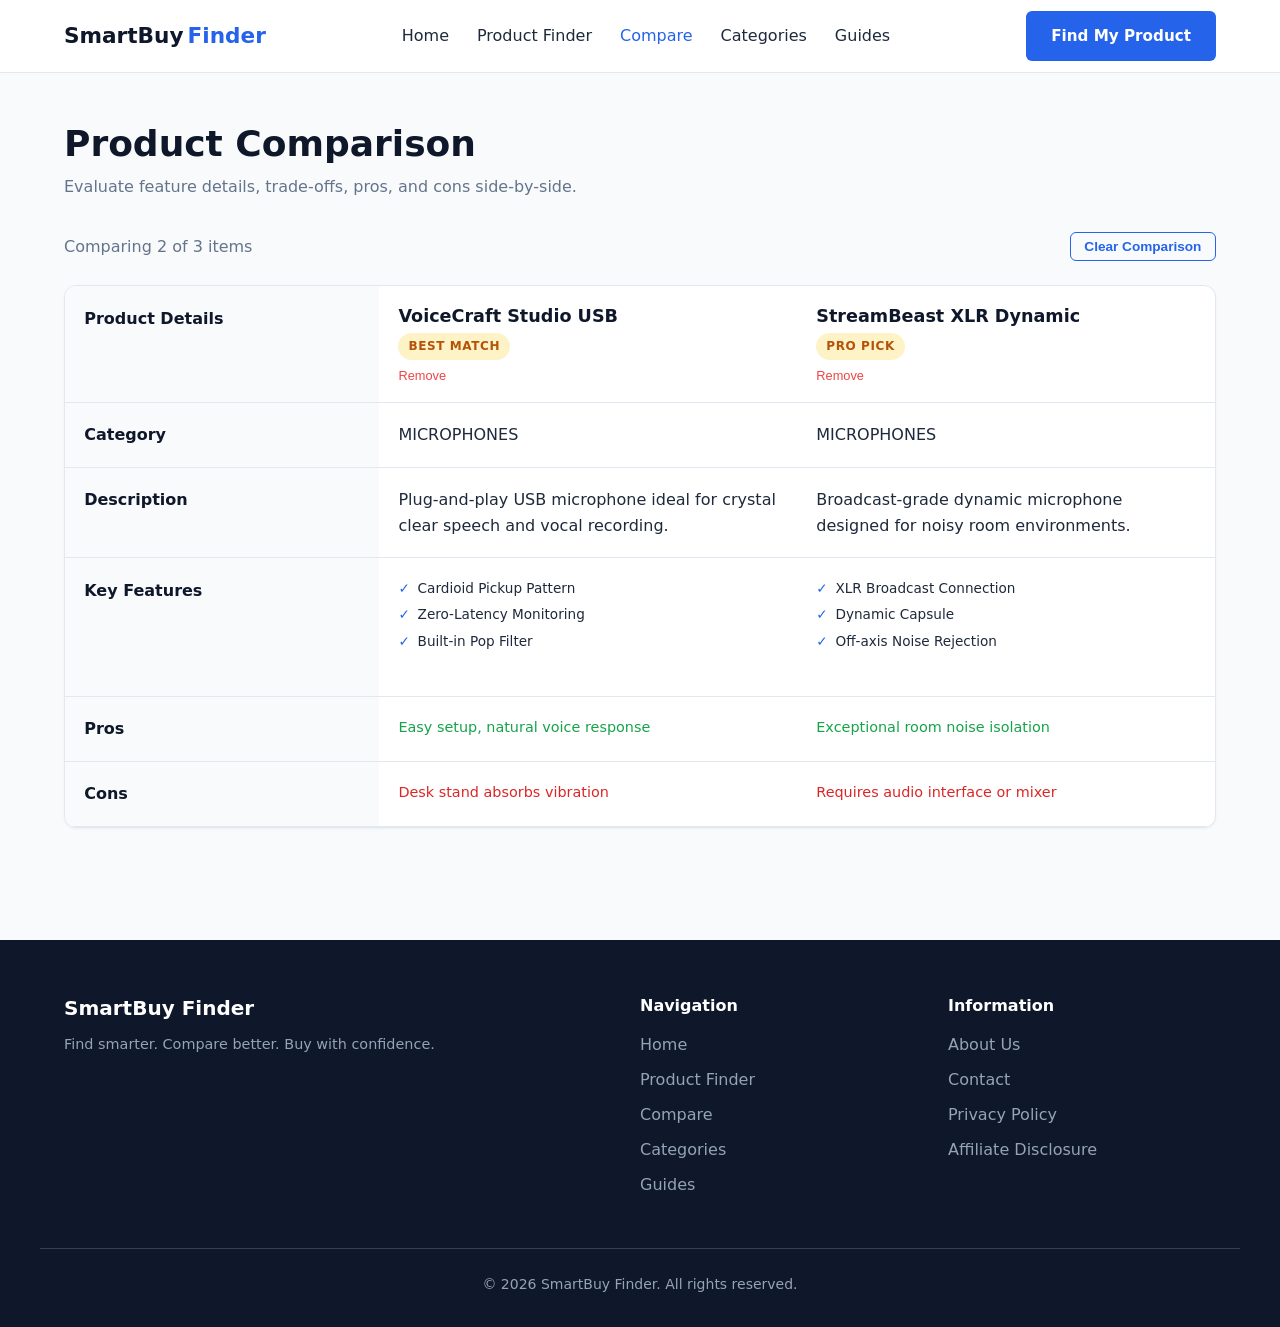
==== compare.html @ abeb4c81 "Add compare.html for product comparison page This file contains the HTML structure for the product c" ====
<!DOCTYPE html>
<html lang="en">
<head>
  <meta charset="UTF-8">
  <meta name="viewport" content="width=device-width, initial-scale=1.0">
  <title>Compare Products | SmartBuy Finder</title>
  <meta name="description" content="Side-by-side comparison matrix evaluating pros, cons, specs, and feature trade-offs.">
  <link rel="canonical" href="https://YOUR-DOMAIN.com/compare.html">
  
  <meta property="og:title" content="Compare Products | SmartBuy Finder">
  <meta property="og:description" content="Side-by-side product comparison table.">
  <meta property="og:type" content="website">
  <meta property="og:url" content="https://YOUR-DOMAIN.com/compare.html">

  <link rel="stylesheet" href="css/style.css">
</head>
<body>
  <header class="site-header">
    <div class="container header-inner">
      <a href="index.html" class="brand-logo">SmartBuy <span>Finder</span></a>
      <button class="mobile-toggle" aria-label="Toggle Navigation" aria-expanded="false">☰</button>
      <nav>
        <ul class="nav-menu">
          <li><a href="index.html" class="nav-link">Home</a></li>
          <li><a href="product-finder.html" class="nav-link">Product Finder</a></li>
          <li><a href="compare.html" class="nav-link active">Compare</a></li>
          <li><a href="categories.html" class="nav-link">Categories</a></li>
          <li><a href="guides.html" class="nav-link">Guides</a></li>
        </ul>
      </nav>
      <a href="product-finder.html" class="btn btn-primary header-cta">Find My Product</a>
    </div>
  </header>

  <main class="container" style="padding: 3rem 1.5rem;">
    <h1 style="font-size: 2.25rem; margin-bottom: 0.5rem;">Product Comparison</h1>
    <p style="color: var(--text-muted); margin-bottom: 2rem;">Evaluate feature details, trade-offs, pros, and cons side-by-side.</p>

    <!-- DYNAMIC JS COMPARISON TABLE -->
    <div id="compare-page-container"></div>
  </main>

  <footer class="site-footer">
    <div class="container footer-grid">
      <div class="footer-brand">
        <h3>SmartBuy Finder</h3>
        <p style="font-size:0.9rem;">Find smarter. Compare better. Buy with confidence.</p>
      </div>
      <div class="footer-col">
        <h4>Navigation</h4>
        <ul>
          <li><a href="index.html">Home</a></li>
          <li><a href="product-finder.html">Product Finder</a></li>
          <li><a href="compare.html">Compare</a></li>
          <li><a href="categories.html">Categories</a></li>
          <li><a href="guides.html">Guides</a></li>
        </ul>
      </div>
      <div class="footer-col">
        <h4>Information</h4>
        <ul>
          <li><a href="#">About Us</a></li>
          <li><a href="#">Contact</a></li>
          <li><a href="#">Privacy Policy</a></li>
          <li><a href="#">Affiliate Disclosure</a></li>
        </ul>
      </div>
    </div>
    <div class="container footer-bottom">
      <p>&copy; 2026 SmartBuy Finder. All rights reserved.</p>
    </div>
  </footer>

  <script src="js/products.js"></script>
  <script src="js/app.js"></script>
</body>
</html>
---- css/style.css ----
/* --- Root Variables & Theme Tokens --- */
:root {
  --primary: #2563eb;
  --primary-hover: #1d4ed8;
  --primary-light: #eff6ff;
  --secondary: #0f172a;
  --accent: #f59e0b;
  --accent-light: #fef3c7;
  --background: #f8fafc;
  --surface: #ffffff;
  --text-main: #1e293b;
  --text-muted: #64748b;
  --border: #e2e8f0;
  --radius-sm: 6px;
  --radius-md: 12px;
  --radius-lg: 20px;
  --shadow-sm: 0 1px 3px rgba(0, 0, 0, 0.05);
  --shadow-md: 0 4px 6px -1px rgba(0, 0, 0, 0.08), 0 2px 4px -1px rgba(0, 0, 0, 0.04);
  --shadow-lg: 0 10px 15px -3px rgba(0, 0, 0, 0.1), 0 4px 6px -2px rgba(0, 0, 0, 0.05);
  --font: system-ui, -apple-system, BlinkMacSystemFont, "Segoe UI", Roboto, Oxygen, Ubuntu, Cantarell, sans-serif;
  --max-width: 1200px;
}

/* --- Base & Reset --- */
*, *::before, *::after {
  box-sizing: border-box;
  margin: 0;
  padding: 0;
}

html {
  scroll-behavior: smooth;
}

body {
  font-family: var(--font);
  background-color: var(--background);
  color: var(--text-main);
  line-height: 1.6;
  min-height: 100vh;
  display: flex;
  flex-direction: column;
}

a {
  color: var(--primary);
  text-decoration: none;
  transition: color 0.2s ease;
}

a:hover {
  text-decoration: underline;
}

.container {
  width: 100%;
  max-width: var(--max-width);
  margin: 0 auto;
  padding: 0 1.5rem;
}

main {
  flex: 1;
}

/* --- Typography --- */
h1, h2, h3, h4 {
  color: var(--secondary);
  line-height: 1.25;
  font-weight: 700;
}

/* --- Buttons & UI Elements --- */
.btn {
  display: inline-flex;
  align-items: center;
  justify-content: center;
  padding: 0.75rem 1.5rem;
  font-weight: 600;
  font-size: 0.95rem;
  border-radius: var(--radius-sm);
  cursor: pointer;
  transition: all 0.2s ease;
  border: 1px solid transparent;
  text-decoration: none !important;
  gap: 0.5rem;
}

.btn-primary {
  background-color: var(--primary);
  color: #ffffff;
}
.btn-primary:hover {
  background-color: var(--primary-hover);
  transform: translateY(-1px);
}

.btn-secondary {
  background-color: var(--surface);
  color: var(--secondary);
  border-color: var(--border);
}
.btn-secondary:hover {
  background-color: var(--background);
  border-color: #cbd5e1;
}

.btn-outline {
  background-color: transparent;
  color: var(--primary);
  border-color: var(--primary);
}
.btn-outline:hover {
  background-color: var(--primary);
  color: #ffffff;
}

.btn-sm {
  padding: 0.4rem 0.85rem;
  font-size: 0.85rem;
}

.badge {
  display: inline-block;
  padding: 0.25rem 0.625rem;
  font-size: 0.75rem;
  font-weight: 700;
  border-radius: 9999px;
  text-transform: uppercase;
  letter-spacing: 0.05em;
}

.badge-demo {
  background-color: var(--accent-light);
  color: #b45309;
}

.badge-match {
  background-color: var(--primary-light);
  color: var(--primary);
}

/* --- Header & Navigation --- */
.site-header {
  background-color: var(--surface);
  border-bottom: 1px solid var(--border);
  position: sticky;
  top: 0;
  z-index: 100;
}

.header-inner {
  display: flex;
  align-items: center;
  justify-content: space-between;
  height: 72px;
}

.brand-logo {
  font-size: 1.35rem;
  font-weight: 800;
  color: var(--secondary);
  display: flex;
  align-items: center;
  gap: 0.25rem;
}
.brand-logo:hover {
  text-decoration: none;
}
.brand-logo span {
  color: var(--primary);
}

.nav-menu {
  display: flex;
  align-items: center;
  gap: 1.75rem;
  list-style: none;
}

.nav-link {
  color: var(--text-main);
  font-weight: 500;
}
.nav-link:hover, .nav-link.active {
  color: var(--primary);
  text-decoration: none;
}

.mobile-toggle {
  display: none;
  background: none;
  border: 1px solid var(--border);
  border-radius: var(--radius-sm);
  padding: 0.4rem 0.75rem;
  font-size: 1.25rem;
  cursor: pointer;
  color: var(--secondary);
}

/* --- Footer --- */
.site-footer {
  background-color: var(--secondary);
  color: #94a3b8;
  padding: 3.5rem 0 2rem;
  margin-top: 4rem;
}

.footer-grid {
  display: grid;
  grid-template-columns: 2fr repeat(2, 1fr);
  gap: 2.5rem;
  margin-bottom: 2.5rem;
}

.footer-brand h3 {
  color: #ffffff;
  font-size: 1.25rem;
  margin-bottom: 0.75rem;
}

.footer-col h4 {
  color: #ffffff;
  font-size: 1rem;
  margin-bottom: 1rem;
}

.footer-col ul {
  list-style: none;
}

.footer-col li {
  margin-bottom: 0.6rem;
}

.footer-col a {
  color: #94a3b8;
}
.footer-col a:hover {
  color: #ffffff;
}

.footer-bottom {
  border-top: 1px solid #334155;
  padding-top: 1.5rem;
  text-align: center;
  font-size: 0.875rem;
}

/* --- Cards & Grid Layouts --- */
.card {
  background: var(--surface);
  border: 1px solid var(--border);
  border-radius: var(--radius-md);
  padding: 1.5rem;
  box-shadow: var(--shadow-sm);
  transition: transform 0.2s ease, box-shadow 0.2s ease;
}
.card:hover {
  transform: translateY(-3px);
  box-shadow: var(--shadow-md);
}

.grid-2 {
  display: grid;
  grid-template-columns: repeat(2, 1fr);
  gap: 1.5rem;
}

.grid-3 {
  display: grid;
  grid-template-columns: repeat(3, 1fr);
  gap: 1.5rem;
}

.grid-5 {
  display: grid;
  grid-template-columns: repeat(5, 1fr);
  gap: 1rem;
}

/* --- Product Cards --- */
.product-card {
  display: flex;
  flex-direction: column;
  justify-content: space-between;
  height: 100%;
}

.product-card-header {
  display: flex;
  justify-content: space-between;
  align-items: flex-start;
  margin-bottom: 0.75rem;
}

.product-title {
  font-size: 1.15rem;
  font-weight: 700;
  color: var(--secondary);
}

.product-category {
  font-size: 0.8rem;
  text-transform: uppercase;
  letter-spacing: 0.05em;
  color: var(--text-muted);
  margin-bottom: 0.5rem;
  display: block;
}

.product-desc {
  font-size: 0.9rem;
  color: var(--text-muted);
  margin-bottom: 1rem;
}

.product-features {
  list-style: none;
  margin-bottom: 1.5rem;
  font-size: 0.85rem;
}

.product-features li {
  position: relative;
  padding-left: 1.2rem;
  margin-bottom: 0.3rem;
  color: var(--text-main);
}

.product-features li::before {
  content: "✓";
  position: absolute;
  left: 0;
  color: var(--primary);
  font-weight: bold;
}

/* --- Multi-step Finder UI --- */
.finder-wizard {
  background: var(--surface);
  border: 1px solid var(--border);
  border-radius: var(--radius-lg);
  padding: 2rem;
  box-shadow: var(--shadow-md);
  max-width: 800px;
  margin: 0 auto;
}

.step-indicator {
  display: flex;
  justify-content: space-between;
  margin-bottom: 2rem;
  position: relative;
}

.step-indicator::before {
  content: "";
  position: absolute;
  top: 50%;
  left: 0;
  right: 0;
  height: 2px;
  background: var(--border);
  z-index: 1;
  transform: translateY(-50%);
}

.step-dot {
  width: 36px;
  height: 36px;
  border-radius: 50%;
  background: var(--surface);
  border: 2px solid var(--border);
  display: flex;
  align-items: center;
  justify-content: center;
  font-weight: 700;
  font-size: 0.9rem;
  position: relative;
  z-index: 2;
  color: var(--text-muted);
}

.step-dot.active {
  border-color: var(--primary);
  background: var(--primary);
  color: #ffffff;
}

.step-dot.completed {
  border-color: var(--primary);
  background: var(--primary-light);
  color: var(--primary);
}

.option-grid {
  display: grid;
  grid-template-columns: repeat(auto-fit, minmax(140px, 1fr));
  gap: 1rem;
  margin: 1.5rem 0;
}

.option-btn {
  background: var(--surface);
  border: 2px solid var(--border);
  border-radius: var(--radius-md);
  padding: 1rem;
  text-align: center;
  cursor: pointer;
  transition: all 0.2s ease;
  font-weight: 600;
  color: var(--secondary);
}

.option-btn:hover {
  border-color: #cbd5e1;
  background: var(--background);
}

.option-btn.selected {
  border-color: var(--primary);
  background: var(--primary-light);
  color: var(--primary);
}

.wizard-actions {
  display: flex;
  justify-content: space-between;
  margin-top: 2rem;
  padding-top: 1rem;
  border-top: 1px solid var(--border);
}

/* --- Comparison Table --- */
.comparison-wrapper {
  overflow-x: auto;
  background: var(--surface);
  border: 1px solid var(--border);
  border-radius: var(--radius-md);
  box-shadow: var(--shadow-sm);
}

.comparison-table {
  width: 100%;
  border-collapse: collapse;
  min-width: 650px;
}

.comparison-table th,
.comparison-table td {
  padding: 1.2rem;
  text-align: left;
  border-bottom: 1px solid var(--border);
  vertical-align: top;
}

.comparison-table th {
  background: var(--background);
  color: var(--secondary);
  font-weight: 700;
  width: 20%;
}

.comparison-table td {
  width: 26.6%;
}

/* --- Accordions --- */
.accordion-item {
  background: var(--surface);
  border: 1px solid var(--border);
  border-radius: var(--radius-md);
  margin-bottom: 0.75rem;
  overflow: hidden;
}

.accordion-header {
  width: 100%;
  padding: 1.25rem;
  background: none;
  border: none;
  text-align: left;
  font-weight: 600;
  font-size: 1.05rem;
  color: var(--secondary);
  cursor: pointer;
  display: flex;
  justify-content: space-between;
  align-items: center;
}

.accordion-header::after {
  content: "+";
  font-size: 1.25rem;
  color: var(--primary);
}

.accordion-item.active .accordion-header::after {
  content: "−";
}

.accordion-body {
  padding: 0 1.25rem 1.25rem;
  color: var(--text-muted);
  display: none;
}

.accordion-item.active .accordion-body {
  display: block;
}

/* --- Responsive Styles --- */
@media (max-width: 1024px) {
  .grid-5 {
    grid-template-columns: repeat(3, 1fr);
  }
}

@media (max-width: 768px) {
  .mobile-toggle {
    display: block;
  }
  .header-cta {
    display: none;
  }
  .nav-menu {
    position: absolute;
    top: 72px;
    left: 0;
    width: 100%;
    background-color: var(--surface);
    flex-direction: column;
    align-items: stretch;
    padding: 1.5rem;
    border-bottom: 1px solid var(--border);
    box-shadow: var(--shadow-lg);
    display: none;
  }
  .nav-menu.active {
    display: flex;
  }
  .grid-2, .grid-3, .grid-5 {
    grid-template-columns: 1fr;
  }
  .footer-grid {
    grid-template-columns: 1fr;
    gap: 2rem;
  }
  .hero-flex {
    flex-direction: column;
    text-align: center;
  }
  .wizard-actions {
    flex-direction: column;
    gap: 0.75rem;
  }
  .wizard-actions .btn {
    width: 100%;
  }
  }
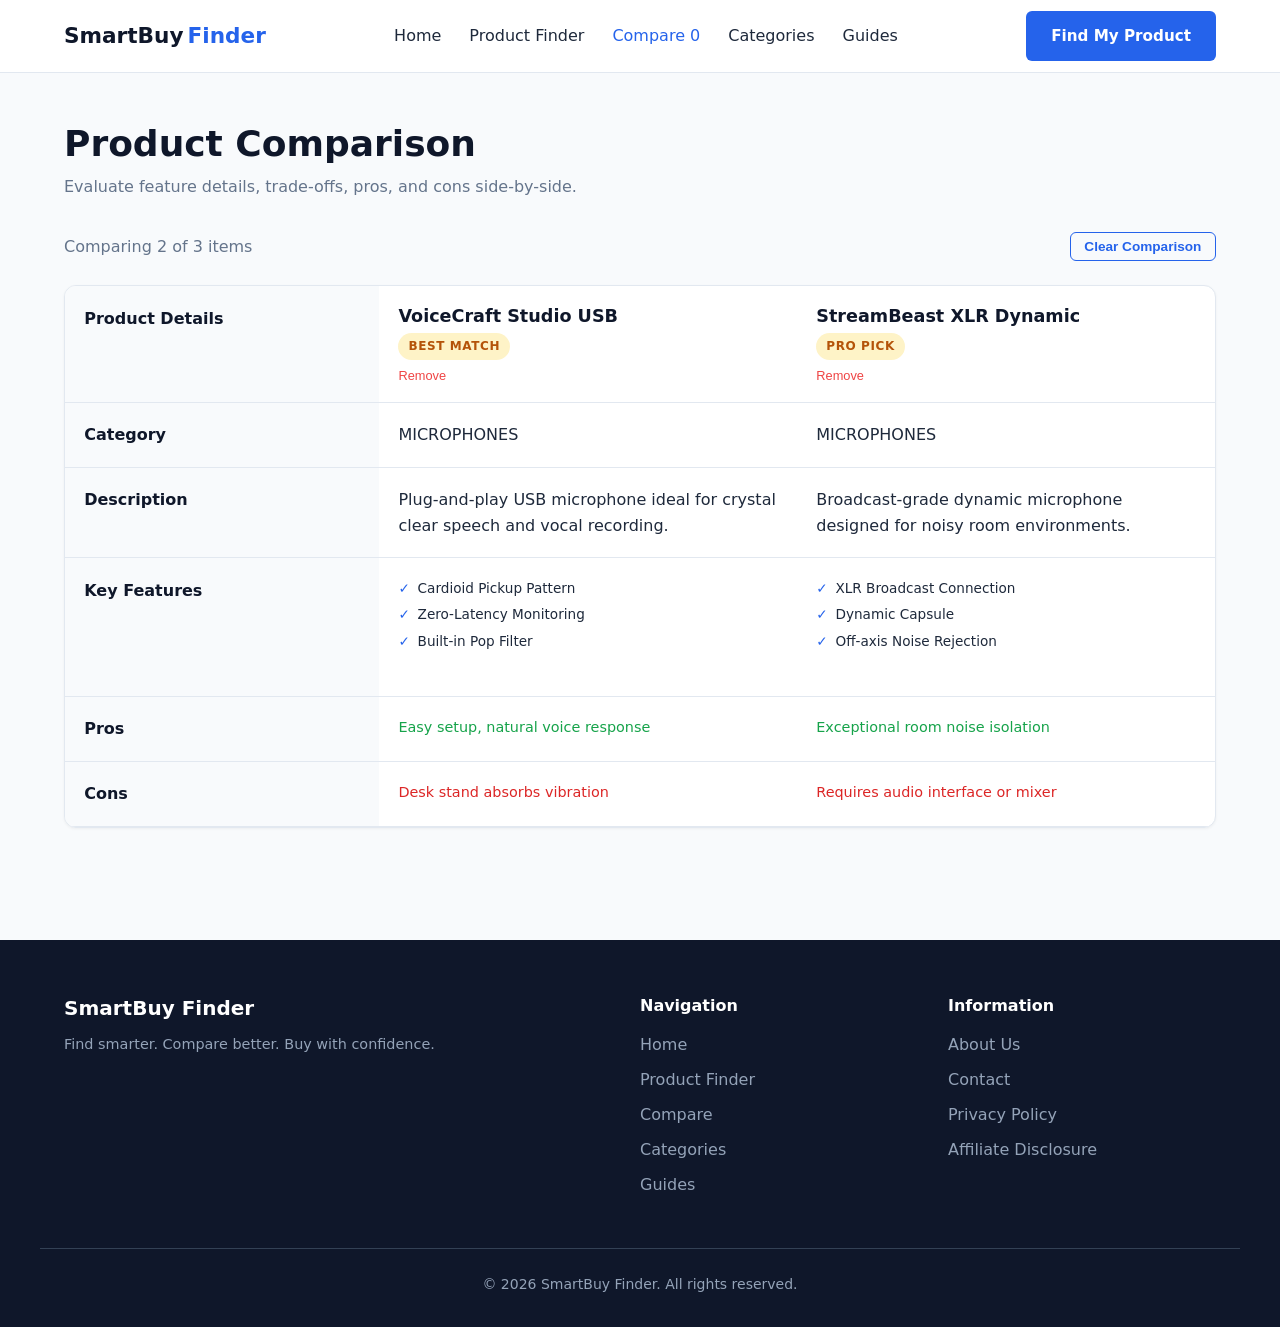
==== commit 9857752f: "Add badge to Compare link and update comments" ====
--- a/compare.html
+++ b/compare.html
@@ -23,7 +23,7 @@
         <ul class="nav-menu">
           <li><a href="index.html" class="nav-link">Home</a></li>
           <li><a href="product-finder.html" class="nav-link">Product Finder</a></li>
-          <li><a href="compare.html" class="nav-link active">Compare</a></li>
+          <li><a href="compare.html" class="nav-link active">Compare <span id="nav-compare-badge" class="nav-badge">0</span></a></li>
           <li><a href="categories.html" class="nav-link">Categories</a></li>
           <li><a href="guides.html" class="nav-link">Guides</a></li>
         </ul>
@@ -36,7 +36,7 @@
     <h1 style="font-size: 2.25rem; margin-bottom: 0.5rem;">Product Comparison</h1>
     <p style="color: var(--text-muted); margin-bottom: 2rem;">Evaluate feature details, trade-offs, pros, and cons side-by-side.</p>
 
-    <!-- DYNAMIC JS COMPARISON TABLE -->
+    <!-- DYNAMIC COMPARISON CONTAINER -->
     <div id="compare-page-container"></div>
   </main>
 
@@ -72,6 +72,7 @@
   </footer>
 
   <script src="js/products.js"></script>
+  <script src="js/filters.js"></script>
   <script src="js/app.js"></script>
 </body>
 </html>
